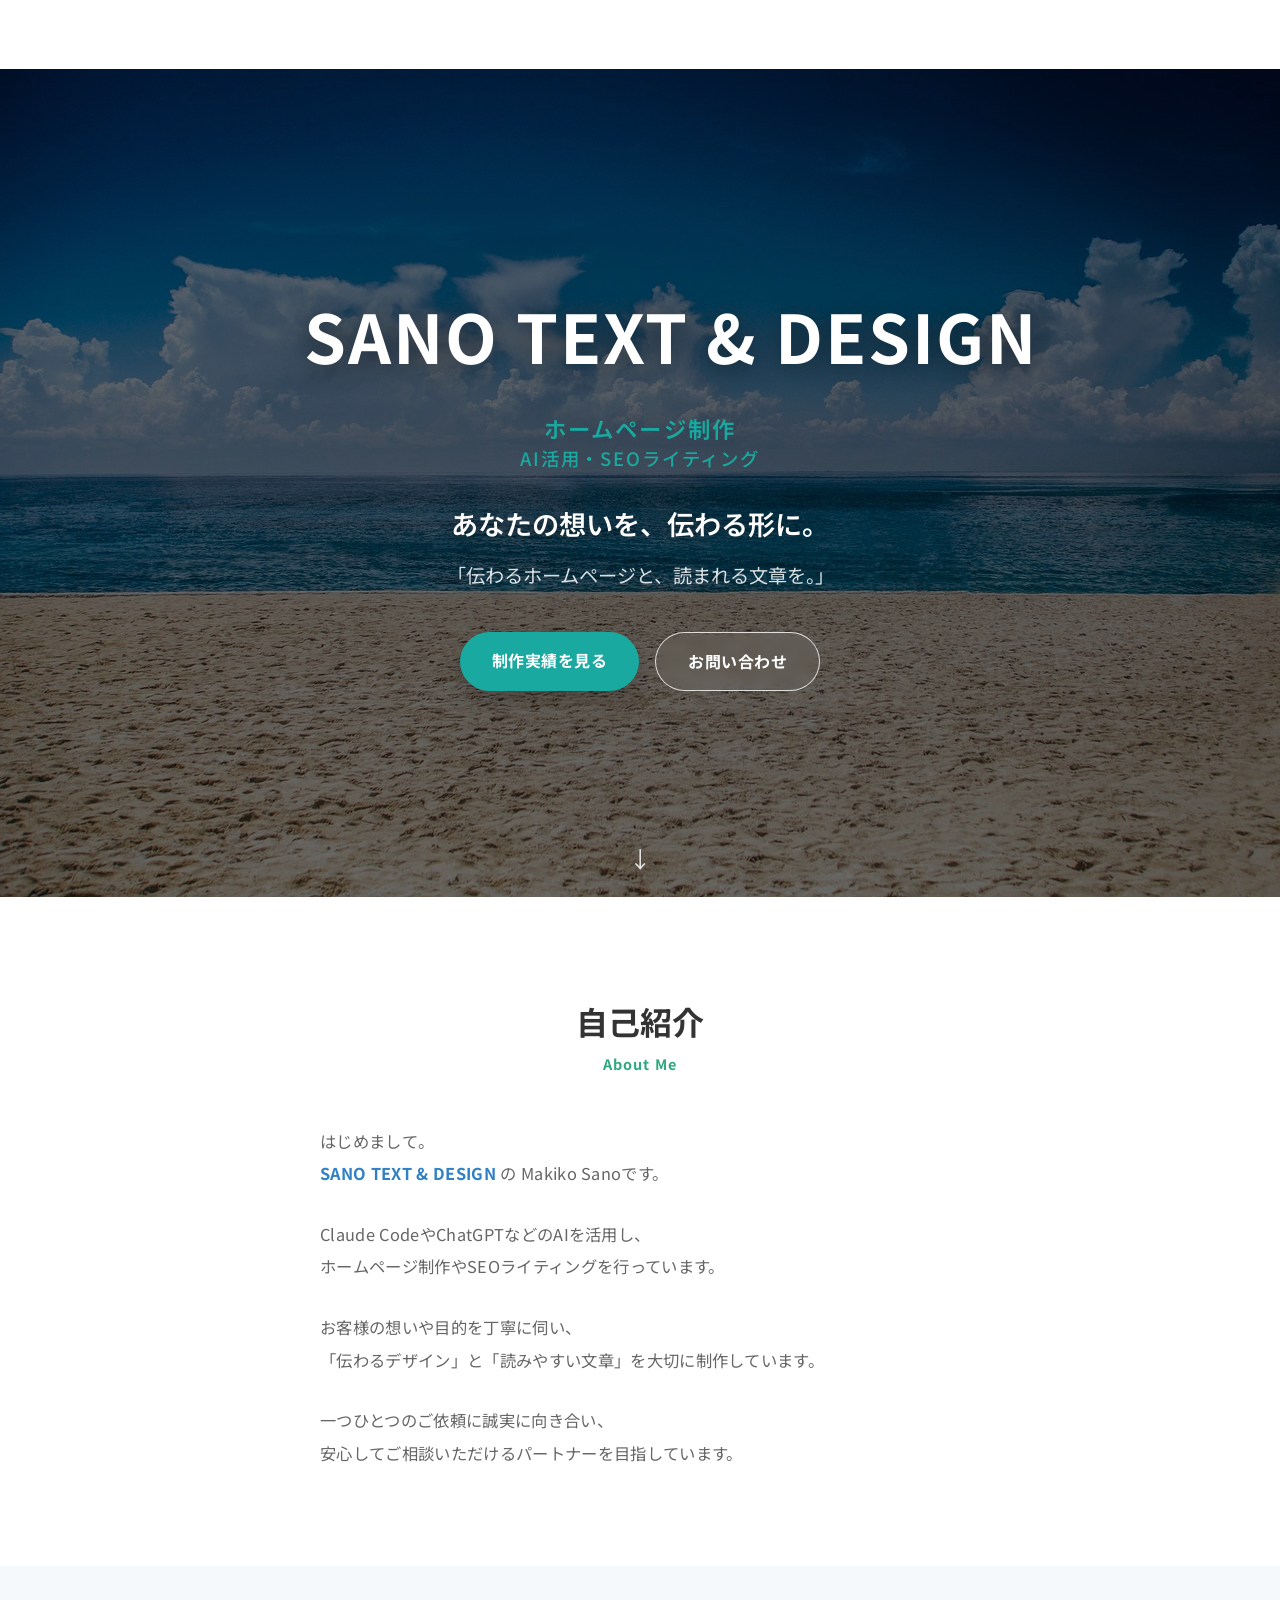
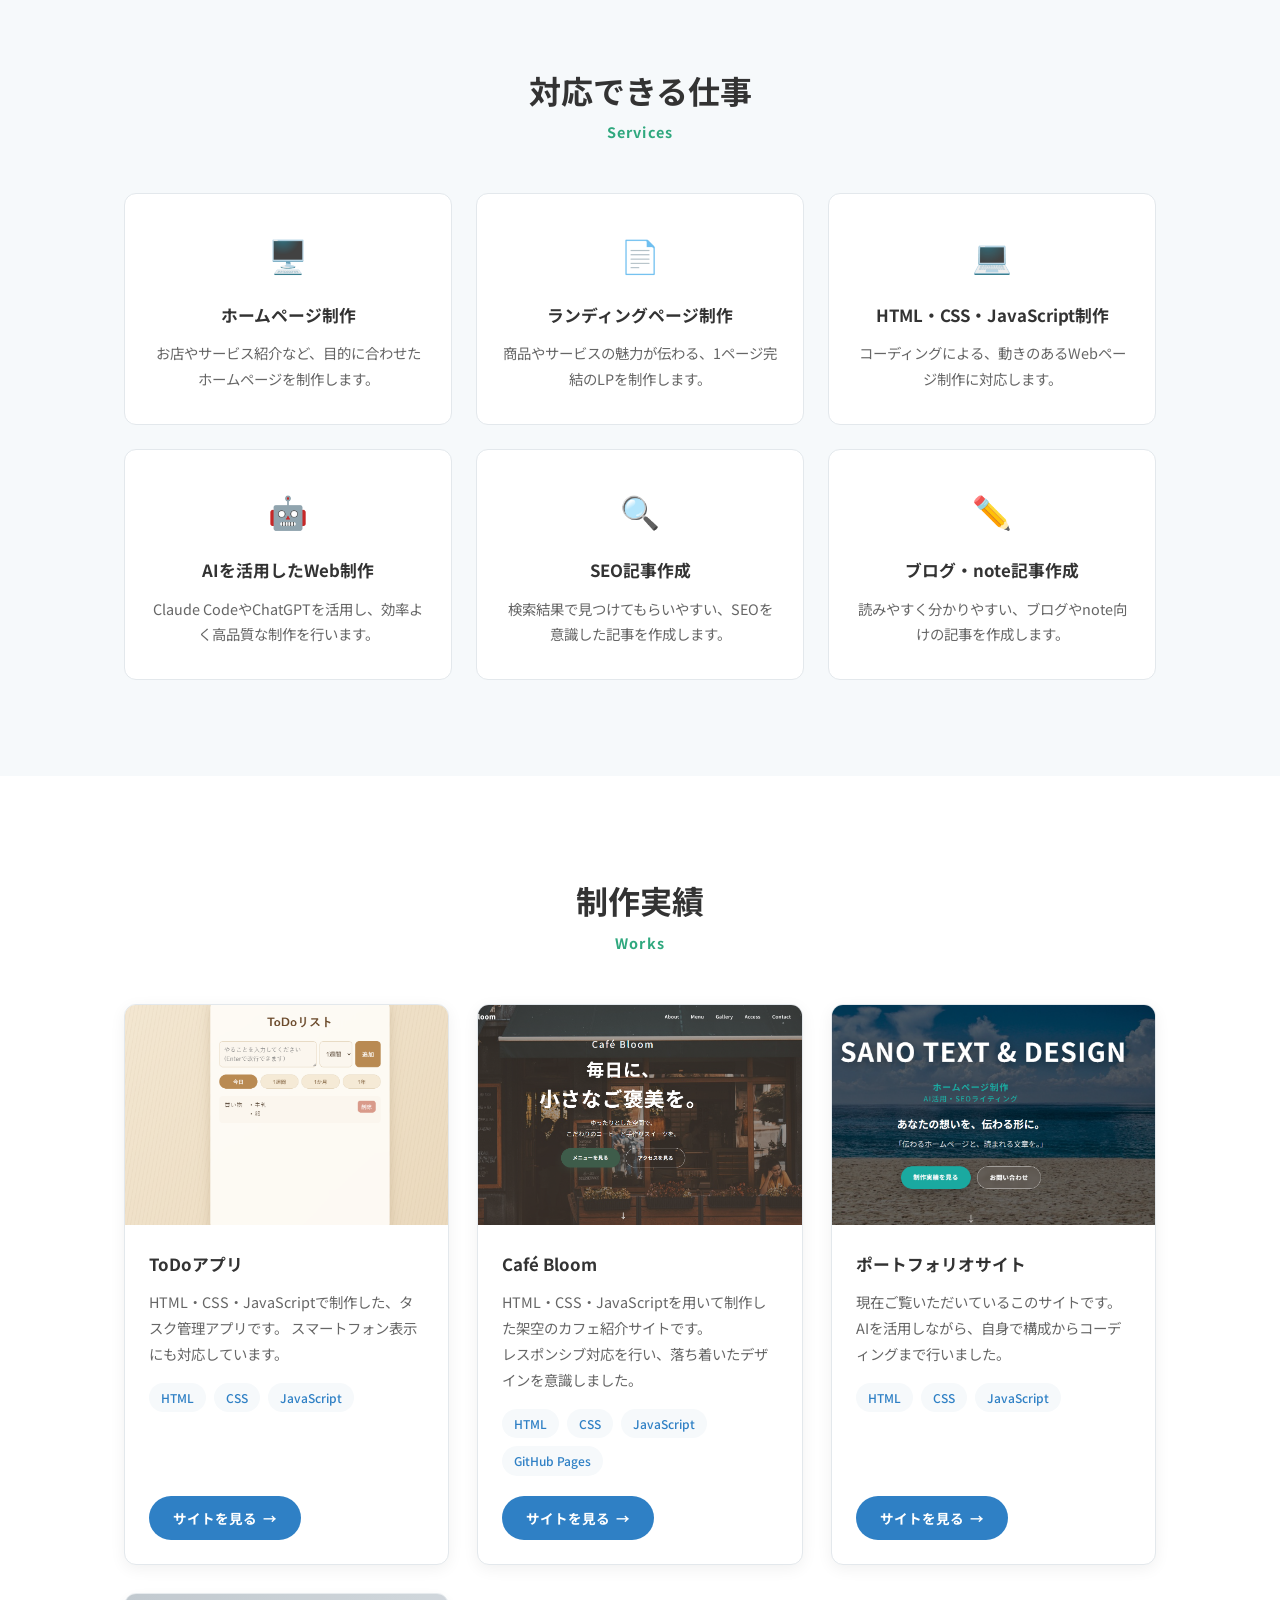
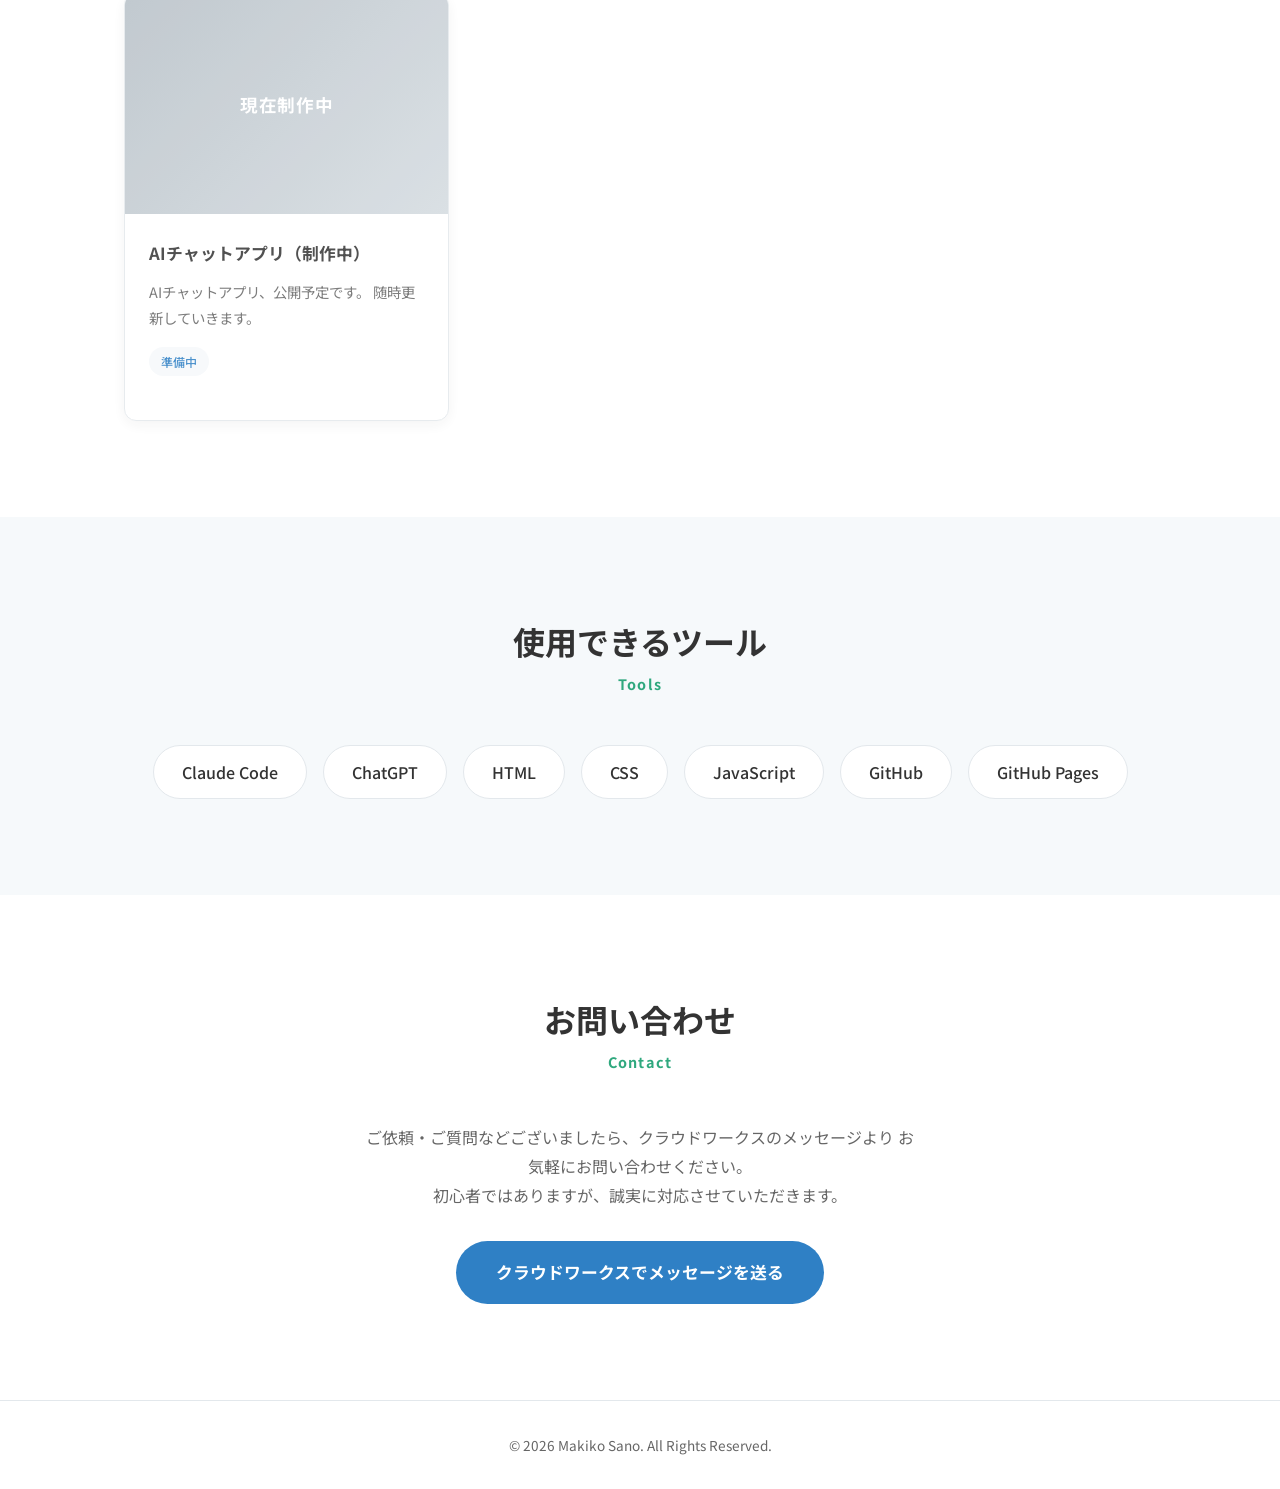
==== portfolio-site/index.html @ 6fce6d1f "Add Cafe Bloom to portfolio" ====
<!DOCTYPE html>
<html lang="ja">
<head>
  <meta charset="UTF-8">
  <meta name="viewport" content="width=device-width, initial-scale=1.0">
  <title>Makiko Sano | AIを活用したWeb制作・ライティング</title>
  <meta name="description" content="AIを活用したWeb制作・ライティングを行うMakiko Sanoのポートフォリオサイトです。ホームページ制作、SEO記事作成などの実績を掲載しています。">

  <!-- スタイルシートの読み込み -->
  <link rel="stylesheet" href="style.css">

  <!-- Googleフォント（見出し・本文を読みやすくするため） -->
  <link rel="preconnect" href="https://fonts.googleapis.com">
  <link rel="preconnect" href="https://fonts.gstatic.com" crossorigin>
  <link href="https://fonts.googleapis.com/css2?family=Noto+Sans+JP:wght@400;500;700&display=swap" rel="stylesheet">
</head>
<body>

  <!-- ========== ヘッダー（サイト共通のナビゲーション） ========== -->
  <header class="header" id="header">
    <div class="header__inner">
      <a href="#top" class="header__logo">Makiko Sano</a>

      <!-- スマホ用メニューボタン -->
      <button class="header__toggle" id="menuToggle" aria-label="メニューを開く" aria-expanded="false">
        <span></span>
        <span></span>
        <span></span>
      </button>

      <nav class="header__nav" id="headerNav">
        <ul class="header__list">
          <li><a href="#about">自己紹介</a></li>
          <li><a href="#services">対応できる仕事</a></li>
          <li><a href="#works">制作実績</a></li>
          <li><a href="#tools">使用ツール</a></li>
          <li><a href="#contact">お問い合わせ</a></li>
        </ul>
      </nav>
    </div>
  </header>

  <main>
    <!-- ========== 1. トップ画面（背景画像＋暗めオーバーレイのヒーロー） ========== -->
    <section class="hero" id="top">
      <!-- 背景画像の上に重ねる暗めオーバーレイ（黒50%）。文字を読みやすくするため -->
      <div class="hero__overlay"></div>

      <div class="hero__inner">
        <h1 class="hero__name">SANO TEXT &amp; DESIGN</h1>
        <p class="hero__title">
          <span class="hero__title-line1">ホームページ制作</span>
          <span class="hero__title-line2">AI活用・SEOライティング</span>
        </p>
        <p class="hero__catch">あなたの想いを、伝わる形に。</p>
        <p class="hero__desc">「伝わるホームページと、読まれる文章を。」</p>
        <div class="hero__buttons">
          <a href="#works" class="btn btn--hero-primary">制作実績を見る</a>
          <a href="#contact" class="btn btn--hero-outline">お問い合わせ</a>
        </div>
      </div>

      <!-- スクロール誘導アイコン：ヒーロー下部で次のセクションへの遷移を促す -->
      <a href="#about" class="hero__scroll-cue" aria-label="下にスクロールして次のセクションへ">↓</a>
    </section>

    <!-- ========== 2. 自己紹介 ========== -->
    <section class="section" id="about">
      <div class="section__inner">
        <h2 class="section__title">自己紹介</h2>
        <p class="section__lead">About Me</p>

        <div class="about">
          <p class="about__text">
            はじめまして。<br>
            <span class="about__brand">SANO TEXT &amp; DESIGN</span> の Makiko Sanoです。
          </p>
          <p class="about__text">
            Claude CodeやChatGPTなどのAIを活用し、<br>
            ホームページ制作やSEOライティングを行っています。
          </p>
          <p class="about__text">
            お客様の想いや目的を丁寧に伺い、<br>
            「伝わるデザイン」と「読みやすい文章」を大切に制作しています。
          </p>
          <p class="about__text">
            一つひとつのご依頼に誠実に向き合い、<br>
            安心してご相談いただけるパートナーを目指しています。
          </p>
        </div>
      </div>
    </section>

    <!-- ========== 3. 対応できる仕事 ========== -->
    <section class="section section--gray" id="services">
      <div class="section__inner">
        <h2 class="section__title">対応できる仕事</h2>
        <p class="section__lead">Services</p>

        <div class="services">
          <div class="service-card">
            <div class="service-card__icon">🖥️</div>
            <h3 class="service-card__title">ホームページ制作</h3>
            <p class="service-card__desc">お店やサービス紹介など、目的に合わせたホームページを制作します。</p>
          </div>

          <div class="service-card">
            <div class="service-card__icon">📄</div>
            <h3 class="service-card__title">ランディングページ制作</h3>
            <p class="service-card__desc">商品やサービスの魅力が伝わる、1ページ完結のLPを制作します。</p>
          </div>

          <div class="service-card">
            <div class="service-card__icon">💻</div>
            <h3 class="service-card__title">HTML・CSS・JavaScript制作</h3>
            <p class="service-card__desc">コーディングによる、動きのあるWebページ制作に対応します。</p>
          </div>

          <div class="service-card">
            <div class="service-card__icon">🤖</div>
            <h3 class="service-card__title">AIを活用したWeb制作</h3>
            <p class="service-card__desc">Claude CodeやChatGPTを活用し、効率よく高品質な制作を行います。</p>
          </div>

          <div class="service-card">
            <div class="service-card__icon">🔍</div>
            <h3 class="service-card__title">SEO記事作成</h3>
            <p class="service-card__desc">検索結果で見つけてもらいやすい、SEOを意識した記事を作成します。</p>
          </div>

          <div class="service-card">
            <div class="service-card__icon">✏️</div>
            <h3 class="service-card__title">ブログ・note記事作成</h3>
            <p class="service-card__desc">読みやすく分かりやすい、ブログやnote向けの記事を作成します。</p>
          </div>
        </div>
      </div>
    </section>

    <!-- ========== 4. 制作実績 ========== -->
    <section class="section" id="works">
      <div class="section__inner">
        <h2 class="section__title">制作実績</h2>
        <p class="section__lead">Works</p>

        <div class="works">
          <!-- 実績カード1：ToDoアプリ（カード全体をクリックするとToDoアプリのページへ移動） -->
          <a href="../index.html" class="work-card">
            <!-- カード上部の画像。ホバー時に拡大するアニメーションを付与 -->
            <div class="work-card__thumb">
              <img src="images/todo.png" alt="ToDoアプリの画面キャプチャ" class="work-card__img">
            </div>
            <div class="work-card__body">
              <h3 class="work-card__title">ToDoアプリ</h3>
              <p class="work-card__desc">
                HTML・CSS・JavaScriptで制作した、タスク管理アプリです。
                スマートフォン表示にも対応しています。
              </p>
              <ul class="work-card__tags">
                <li>HTML</li>
                <li>CSS</li>
                <li>JavaScript</li>
              </ul>
              <!-- サイトを見るボタン（見た目のみ。クリック判定はカード全体のリンクが担う） -->
              <span class="work-card__btn">サイトを見る<span class="work-card__btn-arrow">→</span></span>
            </div>
          </a>
<!-- 制作実績2：Café Bloom -->
<a href="https://ikm11081108-ops.github.io/cafe-bloom/" class="work-card" target="_blank">
  <div class="work-card__thumb">
    <img src="images/cafe-bloom.png" alt="Café Bloomの画面キャプチャ" class="work-card__img">
  </div>

  <div class="work-card__body">
    <h3 class="work-card__title">Café Bloom</h3>

    <p class="work-card__desc">
      HTML・CSS・JavaScriptを用いて制作した架空のカフェ紹介サイトです。<br>
      レスポンシブ対応を行い、落ち着いたデザインを意識しました。
    </p>

    <ul class="work-card__tags">
      <li>HTML</li>
      <li>CSS</li>
      <li>JavaScript</li>
      <li>GitHub Pages</li>
    </ul>

    <span class="work-card__btn">
      サイトを見る
      <span class="work-card__btn-arrow">→</span>
    </span>
  </div>
</a>
 



<!-- 実績カード2：ポートフォリオサイト -->
<a href="index.html" class="work-card">         
          
            <!-- カード上部の画像。ホバー時に拡大するアニメーションを付与 -->
            <div class="work-card__thumb">
              <img src="images/portfolio.png" alt="ポートフォリオサイトの画面キャプチャ" class="work-card__img">
            </div>
            <div class="work-card__body">
              <h3 class="work-card__title">ポートフォリオサイト</h3>
              <p class="work-card__desc">
                現在ご覧いただいているこのサイトです。
                AIを活用しながら、自身で構成からコーディングまで行いました。
              </p>
              <ul class="work-card__tags">
                <li>HTML</li>
                <li>CSS</li>
                <li>JavaScript</li>
              </ul>
              <!-- サイトを見るボタン（見た目のみ。クリック判定はカード全体のリンクが担う） -->
              <span class="work-card__btn">サイトを見る<span class="work-card__btn-arrow">→</span></span>
            </div>
          </a>

          <!-- 実績カード3：制作中の案件（リンクなし） -->
          <div class="work-card work-card--soon">
            <div class="work-card__thumb work-card__thumb--soon">
              <span>現在制作中</span>
            </div>
            <div class="work-card__body">
              <h3 class="work-card__title">AIチャットアプリ（制作中）</h3>
              <p class="work-card__desc">
                AIチャットアプリ、公開予定です。
                随時更新していきます。
              </p>
              <ul class="work-card__tags">
                <li>準備中</li>
              </ul>
            </div>
          </div>
        </div>
      </div>
    </section>

    <!-- ========== 5. 使用できるツール ========== -->
    <section class="section section--gray" id="tools">
      <div class="section__inner">
        <h2 class="section__title">使用できるツール</h2>
        <p class="section__lead">Tools</p>

        <div class="tools">
          <div class="tool-item">
            <p class="tool-item__name">Claude Code</p>
          </div>
          <div class="tool-item">
            <p class="tool-item__name">ChatGPT</p>
          </div>
          <div class="tool-item">
            <p class="tool-item__name">HTML</p>
          </div>
          <div class="tool-item">
            <p class="tool-item__name">CSS</p>
          </div>
          <div class="tool-item">
            <p class="tool-item__name">JavaScript</p>
          </div>
          <div class="tool-item">
            <p class="tool-item__name">GitHub</p>
          </div>
          <div class="tool-item">
            <p class="tool-item__name">GitHub Pages</p>
          </div>
        </div>
      </div>
    </section>

    <!-- ========== 6. お問い合わせ案内 ========== -->
    <section class="section" id="contact">
      <div class="section__inner">
        <h2 class="section__title">お問い合わせ</h2>
        <p class="section__lead">Contact</p>

        <div class="contact">
          <p class="contact__text">
            ご依頼・ご質問などございましたら、クラウドワークスのメッセージより
            お気軽にお問い合わせください。<br>
            初心者ではありますが、誠実に対応させていただきます。
          </p>

          <a href="https://crowdworks.jp/" target="_blank" rel="noopener noreferrer" class="btn btn--primary btn--large">
            クラウドワークスでメッセージを送る
          </a>
        </div>
      </div>
    </section>
  </main>

  <!-- ========== フッター ========== -->
  <footer class="footer">
    <p>&copy; 2026 Makiko Sano. All Rights Reserved.</p>
  </footer>

  <!-- トップに戻るボタン -->
  <button id="pageTopBtn" class="page-top" aria-label="ページトップへ戻る">↑</button>

  <!-- JavaScriptファイルの読み込み -->
  <script src="script.js"></script>
</body>
</html>
---- portfolio-site/style.css ----
/* ==========================================================
   共通設定
   ========================================================== */

:root {
  /* --- カラー：白を基本に、青と緑をアクセントとして使用 --- */
  --color-bg: #ffffff;
  --color-bg-gray: #f6f9fb;
  --color-text: #333333;
  --color-text-light: #666666;
  --color-primary: #2f80c5;   /* メインカラー：青 */
  --color-accent: #2fa87e;    /* アクセントカラー：緑 */
  --color-border: #e3e8ec;
  --color-white: #ffffff;

  /* --- ヒーローセクション専用カラー：ネイビー・ターコイズブルー（高級感を演出） --- */
  --color-hero-navy: #16264a;
  --color-hero-turquoise: #1aa9a0;

  /* --- 余白・角丸 --- */
  --radius: 12px;
  --shadow: 0 4px 16px rgba(0, 0, 0, 0.06);
}

/* 全要素のデフォルト余白をリセットし、boxサイズの計算を統一 */
* {
  margin: 0;
  padding: 0;
  box-sizing: border-box;
}

html {
  scroll-behavior: smooth; /* アンカーリンクをなめらかにスクロール */
}

body {
  font-family: "Noto Sans JP", "Hiragino Kaku Gothic ProN", "Meiryo", sans-serif;
  color: var(--color-text);
  background-color: var(--color-bg);
  line-height: 1.8;
  -webkit-font-smoothing: antialiased;
}

img {
  max-width: 100%;
  display: block;
}

a {
  color: inherit;
  text-decoration: none;
}

ul {
  list-style: none;
}

/* セクション共通の横幅・余白（中央寄せ用コンテナ） */
.section__inner,
.header__inner {
  max-width: 1080px;
  margin: 0 auto;
  padding: 0 24px;
}

/* ==========================================================
   ボタン
   ========================================================== */

.btn {
  display: inline-block;
  padding: 14px 32px;
  border-radius: 999px;
  font-weight: 700;
  transition: opacity 0.2s ease, transform 0.2s ease;
}

.btn:hover {
  opacity: 0.85;
  transform: translateY(-2px);
}

.btn--primary {
  background-color: var(--color-primary);
  color: var(--color-white);
}

.btn--outline {
  background-color: transparent;
  color: var(--color-primary);
  border: 2px solid var(--color-primary);
}

.btn--large {
  padding: 16px 40px;
  font-size: 1.05rem;
}

/* ==========================================================
   ヘッダー
   ========================================================== */

/* 初期状態（ヒーロー＝背景画像の上）はガラス風の半透明ナビ。
   スクロールすると is-scrolled クラスが付き、白背景へ自然に変化する */
.header {
  position: sticky;
  top: 0;
  left: 0;
  width: 100%;
  background-color: rgba(255, 255, 255, 0.14);
  backdrop-filter: blur(8px);
  border-bottom: 1px solid rgba(255, 255, 255, 0.18);
  z-index: 100;
  transition: background-color 0.4s ease, border-color 0.4s ease, box-shadow 0.4s ease;
}

.header.is-scrolled {
  background-color: rgba(255, 255, 255, 0.92);
  border-bottom-color: var(--color-border);
  box-shadow: 0 2px 12px rgba(16, 24, 43, 0.06);
}

.header__inner {
  display: flex;
  align-items: center;
  justify-content: space-between;
  height: 68px;
}

.header__logo {
  font-size: 1.2rem;
  font-weight: 700;
  color: #ffffff;
  letter-spacing: 0.02em;
  transition: color 0.4s ease;
}

.header.is-scrolled .header__logo {
  color: var(--color-primary);
}

.header__list {
  display: flex;
  gap: 32px;
}

.header__list a {
  font-size: 0.95rem;
  font-weight: 500;
  color: rgba(255, 255, 255, 0.92);
  transition: color 0.3s ease;
}

.header__list a:hover {
  color: var(--color-hero-turquoise);
}

.header.is-scrolled .header__list a {
  color: var(--color-text);
}

.header.is-scrolled .header__list a:hover {
  color: var(--color-primary);
}

/* スマホ用メニューボタン（PCでは非表示） */
.header__toggle {
  display: none;
  flex-direction: column;
  justify-content: center;
  gap: 5px;
  width: 32px;
  height: 32px;
  background: none;
  border: none;
  cursor: pointer;
}

.header__toggle span {
  display: block;
  width: 100%;
  height: 2px;
  background-color: #ffffff;
  transition: background-color 0.4s ease, transform 0.2s ease, opacity 0.2s ease;
}

.header.is-scrolled .header__toggle span {
  background-color: var(--color-text);
}

/* ==========================================================
   トップ画面（ヒーローセクション）
   背景画像（images/beach.jpg）＋暗めオーバーレイ＋中央寄せの文字組み
   ========================================================== */

.hero {
  position: relative;
  min-height: 92vh;
  display: flex;
  align-items: center;
  justify-content: center;
  text-align: center;
  overflow: hidden;

  /* 背景画像を画面いっぱいに敷く */
  background-image: url("images/beach.jpg");
  background-size: cover;
  background-position: center;
  background-repeat: no-repeat;
}

/* 背景画像の上に重ねる暗めオーバーレイ（黒50%）。文字を読みやすくするための層 */
.hero__overlay {
  position: absolute;
  inset: 0;
  background-color: rgba(0, 0, 0, 0.5);
}

/* オーバーレイより手前（前面）に文字を配置 */
.hero__inner {
  position: relative;
  z-index: 1;
  max-width: 720px;
  padding: 0 24px;
}

/* ブランド名：ヒーロー内で最も目立たせる要素。画面幅が狭い時だけ改行を許可する */
.hero__name {
  font-size: clamp(2.6rem, 6.5vw, 4.2rem);
  font-weight: 700;
  letter-spacing: 0.03em;
  margin-bottom: 18px;
  color: #ffffff;
  text-shadow: 0 4px 28px rgba(0, 0, 0, 0.45);
  white-space: nowrap;
}

/* サブタイトルは2行構成。1行目をやや大きく、2行目をやや小さくして間隔を詰める */
.hero__title {
  display: flex;
  flex-direction: column;
  align-items: center;
  gap: 4px;
  margin-bottom: 28px;
}

.hero__title-line1,
.hero__title-line2 {
  color: var(--color-hero-turquoise);
  font-weight: 600;
  letter-spacing: 0.1em;
  line-height: 1.3;
}

.hero__title-line1 {
  font-size: clamp(1.1rem, 2.6vw, 1.4rem);
}

.hero__title-line2 {
  font-size: clamp(0.9rem, 2vw, 1.15rem);
  font-weight: 500;
}

/* 新しく追加したメインのキャッチコピー */
.hero__catch {
  font-size: clamp(1.3rem, 3vw, 1.7rem);
  font-weight: 600;
  margin-bottom: 10px;
  color: #ffffff;
  text-shadow: 0 2px 16px rgba(0, 0, 0, 0.35);
}

/* 既存のキャッチコピー（補足として少し控えめに） */
.hero__desc {
  max-width: 520px;
  margin: 0 auto 40px;
  font-size: clamp(1rem, 2.2vw, 1.2rem);
  color: rgba(255, 255, 255, 0.85);
}

.hero__buttons {
  display: flex;
  justify-content: center;
  gap: 16px;
  flex-wrap: wrap;
}

/* ヒーロー専用ボタン：ネイビー・ターコイズブルーを基調にした高級感のある配色
   ホバー時にふわっと浮き上がるアニメーションを付与 */
.btn--hero-primary,
.btn--hero-outline {
  letter-spacing: 0.03em;
  transition: transform 0.3s ease, box-shadow 0.3s ease, background-color 0.3s ease, border-color 0.3s ease;
}

.btn--hero-primary {
  background-color: var(--color-hero-turquoise);
  color: #ffffff;
  box-shadow: 0 10px 24px rgba(0, 0, 0, 0.2);
}

.btn--hero-primary:hover {
  background-color: #22c2b7;
  transform: translateY(-5px);
  box-shadow: 0 18px 32px rgba(0, 0, 0, 0.3);
  opacity: 1;
}

.btn--hero-outline {
  background-color: rgba(255, 255, 255, 0.06);
  color: #ffffff;
  border: 1.5px solid rgba(255, 255, 255, 0.8);
  backdrop-filter: blur(6px);
}

.btn--hero-outline:hover {
  background-color: rgba(255, 255, 255, 0.16);
  border-color: #ffffff;
  transform: translateY(-5px);
  box-shadow: 0 18px 32px rgba(0, 0, 0, 0.22);
  opacity: 1;
}

/* スクロール誘導アイコン：ヒーロー下部中央でゆっくり上下に揺れる */
.hero__scroll-cue {
  position: absolute;
  left: 50%;
  bottom: 28px;
  transform: translateX(-50%);
  z-index: 1;
  font-size: 1.4rem;
  line-height: 1;
  color: rgba(255, 255, 255, 0.85);
  text-decoration: none;
  animation: heroScrollCue 2.4s ease-in-out infinite;
}

.hero__scroll-cue:hover {
  color: #ffffff;
}

@keyframes heroScrollCue {
  0%, 100% { transform: translate(-50%, 0); opacity: 0.7; }
  50% { transform: translate(-50%, 8px); opacity: 1; }
}

@media (prefers-reduced-motion: reduce) {
  .hero__scroll-cue { animation: none; }
}

/* ==========================================================
   セクション共通
   ========================================================== */

.section {
  padding: 96px 0;
}

.section--gray {
  background-color: var(--color-bg-gray);
}

.section__title {
  font-size: clamp(1.6rem, 3.5vw, 2rem);
  font-weight: 700;
  text-align: center;
}

.section__lead {
  text-align: center;
  color: var(--color-accent);
  font-weight: 700;
  letter-spacing: 0.08em;
  margin-bottom: 48px;
  font-size: 0.9rem;
}

/* ==========================================================
   自己紹介
   ========================================================== */

.about {
  max-width: 640px;
  margin: 0 auto;
}

.about__text {
  margin-bottom: 28px;
  font-size: 1.02rem;
  line-height: 2;
  letter-spacing: 0.02em;
  color: var(--color-text-light);
}

.about__text:last-child {
  margin-bottom: 0;
}

/* 自己紹介内でブランド名を強調 */
.about__brand {
  color: var(--color-primary);
  font-weight: 700;
  letter-spacing: 0.02em;
}

/* ==========================================================
   対応できる仕事（カード）
   ========================================================== */

.services {
  display: grid;
  grid-template-columns: repeat(3, 1fr);
  gap: 24px;
}

.service-card {
  background-color: var(--color-white);
  border: 1px solid var(--color-border);
  border-radius: var(--radius);
  padding: 32px 24px;
  text-align: center;
  transition: transform 0.2s ease, box-shadow 0.2s ease;
}

.service-card:hover {
  transform: translateY(-4px);
  box-shadow: var(--shadow);
}

.service-card__icon {
  font-size: 2rem;
  margin-bottom: 16px;
}

.service-card__title {
  font-size: 1.05rem;
  margin-bottom: 10px;
}

.service-card__desc {
  font-size: 0.9rem;
  color: var(--color-text-light);
}

/* ==========================================================
   制作実績（カード）
   ========================================================== */

.works {
  display: grid;
  grid-template-columns: repeat(3, 1fr);
  gap: 28px;
}

.work-card {
  display: flex;
  flex-direction: column; /* 画像・本文・ボタンを縦に並べ、高さを揃える */
  background-color: var(--color-white);
  border: 1px solid var(--color-border);
  border-radius: var(--radius);
  overflow: hidden;
  box-shadow: var(--shadow);
  text-decoration: none; /* カード自体がリンクのため、下線を消す */
  color: inherit; /* リンクの青色を打ち消し、通常の文字色を継承する */
  /* 高級感のある滑らかな浮き上がりアニメーション */
  transition: transform 0.35s cubic-bezier(0.22, 1, 0.36, 1), box-shadow 0.35s ease;
}

.work-card:hover {
  /* カード全体が少し浮き上がる */
  transform: translateY(-8px);
  box-shadow: 0 20px 40px rgba(16, 24, 43, 0.14);
}

.work-card__thumb {
  height: 220px;
  overflow: hidden; /* 画像の拡大がカードからはみ出さないようにする */
}

.work-card__img {
  width: 100%;
  height: 100%;
  object-fit: cover;
  transition: transform 0.5s cubic-bezier(0.22, 1, 0.36, 1);
}

/* カードにホバーすると画像だけ少し拡大させる */
.work-card:hover .work-card__img {
  transform: scale(1.06);
}

.work-card__thumb--soon {
  display: flex;
  align-items: center;
  justify-content: center;
  color: var(--color-white);
  font-weight: 700;
  font-size: 1.1rem;
  letter-spacing: 0.04em;
  background: linear-gradient(135deg, #b7c0c7, #d4dbe0);
}

.work-card--soon {
  opacity: 0.85;
}

.work-card__body {
  display: flex;
  flex-direction: column;
  flex: 1; /* 本文の高さをカード内で伸縮させ、ボタンを下端に揃える */
  padding: 24px;
}

.work-card__title {
  font-size: 1.05rem;
  margin-bottom: 10px;
}

.work-card__desc {
  font-size: 0.9rem;
  color: var(--color-text-light);
  margin-bottom: 16px;
}

.work-card__tags {
  display: flex;
  flex-wrap: wrap;
  gap: 8px;
  margin-bottom: 20px;
}

.work-card__tags li {
  font-size: 0.75rem;
  padding: 4px 12px;
  border-radius: 999px;
  background-color: var(--color-bg-gray);
  color: var(--color-primary);
  font-weight: 500;
}

/* 「サイトを見る」ボタン。カード下部に固定表示する */
.work-card__btn {
  display: inline-flex;
  align-items: center;
  gap: 6px;
  align-self: flex-start;
  margin-top: auto; /* 本文の量に関わらずカード下端に揃える */
  padding: 10px 24px;
  border-radius: 999px;
  background-color: var(--color-primary);
  color: var(--color-white);
  font-size: 0.85rem;
  font-weight: 700;
  transition: background-color 0.25s ease, transform 0.25s ease;
}

/* ボタンにマウスが乗った時のホバーアニメーション */
.work-card__btn:hover {
  background-color: var(--color-accent);
  transform: translateY(-3px);
}

.work-card__btn-arrow {
  transition: transform 0.25s ease;
}

/* ホバー時に矢印だけ少し右へ動かし、遷移感を演出する */
.work-card__btn:hover .work-card__btn-arrow {
  transform: translateX(4px);
}

/* ==========================================================
   使用できるツール
   ========================================================== */

.tools {
  display: flex;
  flex-wrap: wrap;
  justify-content: center;
  gap: 16px;
}

.tool-item {
  background-color: var(--color-white);
  border: 1px solid var(--color-border);
  border-radius: 999px;
  padding: 12px 28px;
  font-weight: 500;
  transition: color 0.2s ease, border-color 0.2s ease;
}

.tool-item:hover {
  color: var(--color-primary);
  border-color: var(--color-primary);
}

/* ==========================================================
   お問い合わせ
   ========================================================== */

.contact {
  max-width: 560px;
  margin: 0 auto;
  text-align: center;
}

.contact__text {
  color: var(--color-text-light);
  margin-bottom: 32px;
}

/* ==========================================================
   フッター
   ========================================================== */

.footer {
  text-align: center;
  padding: 32px 24px;
  color: var(--color-text-light);
  font-size: 0.85rem;
  border-top: 1px solid var(--color-border);
}

/* ==========================================================
   トップに戻るボタン
   ========================================================== */

.page-top {
  position: fixed;
  right: 24px;
  bottom: 24px;
  width: 48px;
  height: 48px;
  border-radius: 50%;
  border: none;
  background-color: var(--color-primary);
  color: var(--color-white);
  font-size: 1.2rem;
  cursor: pointer;
  box-shadow: var(--shadow);
  opacity: 0;
  visibility: hidden;
  transform: translateY(10px);
  transition: opacity 0.2s ease, transform 0.2s ease, visibility 0.2s ease;
  z-index: 90;
}

/* JavaScript側で is-visible クラスを付け外しして表示を切り替える */
.page-top.is-visible {
  opacity: 1;
  visibility: visible;
  transform: translateY(0);
}

/* ==========================================================
   レスポンシブ対応（タブレット・スマートフォン）
   ========================================================== */

@media (max-width: 900px) {
  .services,
  .works {
    grid-template-columns: repeat(2, 1fr);
  }
}

@media (max-width: 640px) {
  .header__toggle {
    display: flex;
  }

  /* スマホ用メニュー：初期状態は非表示にしておく */
  .header__nav {
    position: absolute;
    top: 68px;
    left: 0;
    width: 100%;
    background-color: var(--color-white);
    border-bottom: 1px solid var(--color-border);
    max-height: 0;
    overflow: hidden;
    transition: max-height 0.3s ease;
  }

  /* JavaScript側で is-open クラスを付けるとメニューが開く */
  .header__nav.is-open {
    max-height: 400px;
  }

  .header__list {
    flex-direction: column;
    gap: 0;
    padding: 8px 24px 16px;
  }

  .header__list li {
    border-bottom: 1px solid var(--color-border);
  }

  .header__list a {
    display: block;
    padding: 14px 0;
  }

  .hero {
    min-height: 80vh;
    padding: 100px 20px 72px;
  }

  /* 画面幅が狭い場合のみ、ブランド名の改行を許可する */
  .hero__name {
    white-space: normal;
    font-size: clamp(1.8rem, 7vw, 2.4rem);
  }


  .section {
    padding: 64px 0;
  }

  .services,
  .works {
    grid-template-columns: 1fr;
  }

  .hero__buttons {
    flex-direction: column;
    align-items: center;
  }

  .btn {
    width: 100%;
    max-width: 280px;
    text-align: center;
  }
}
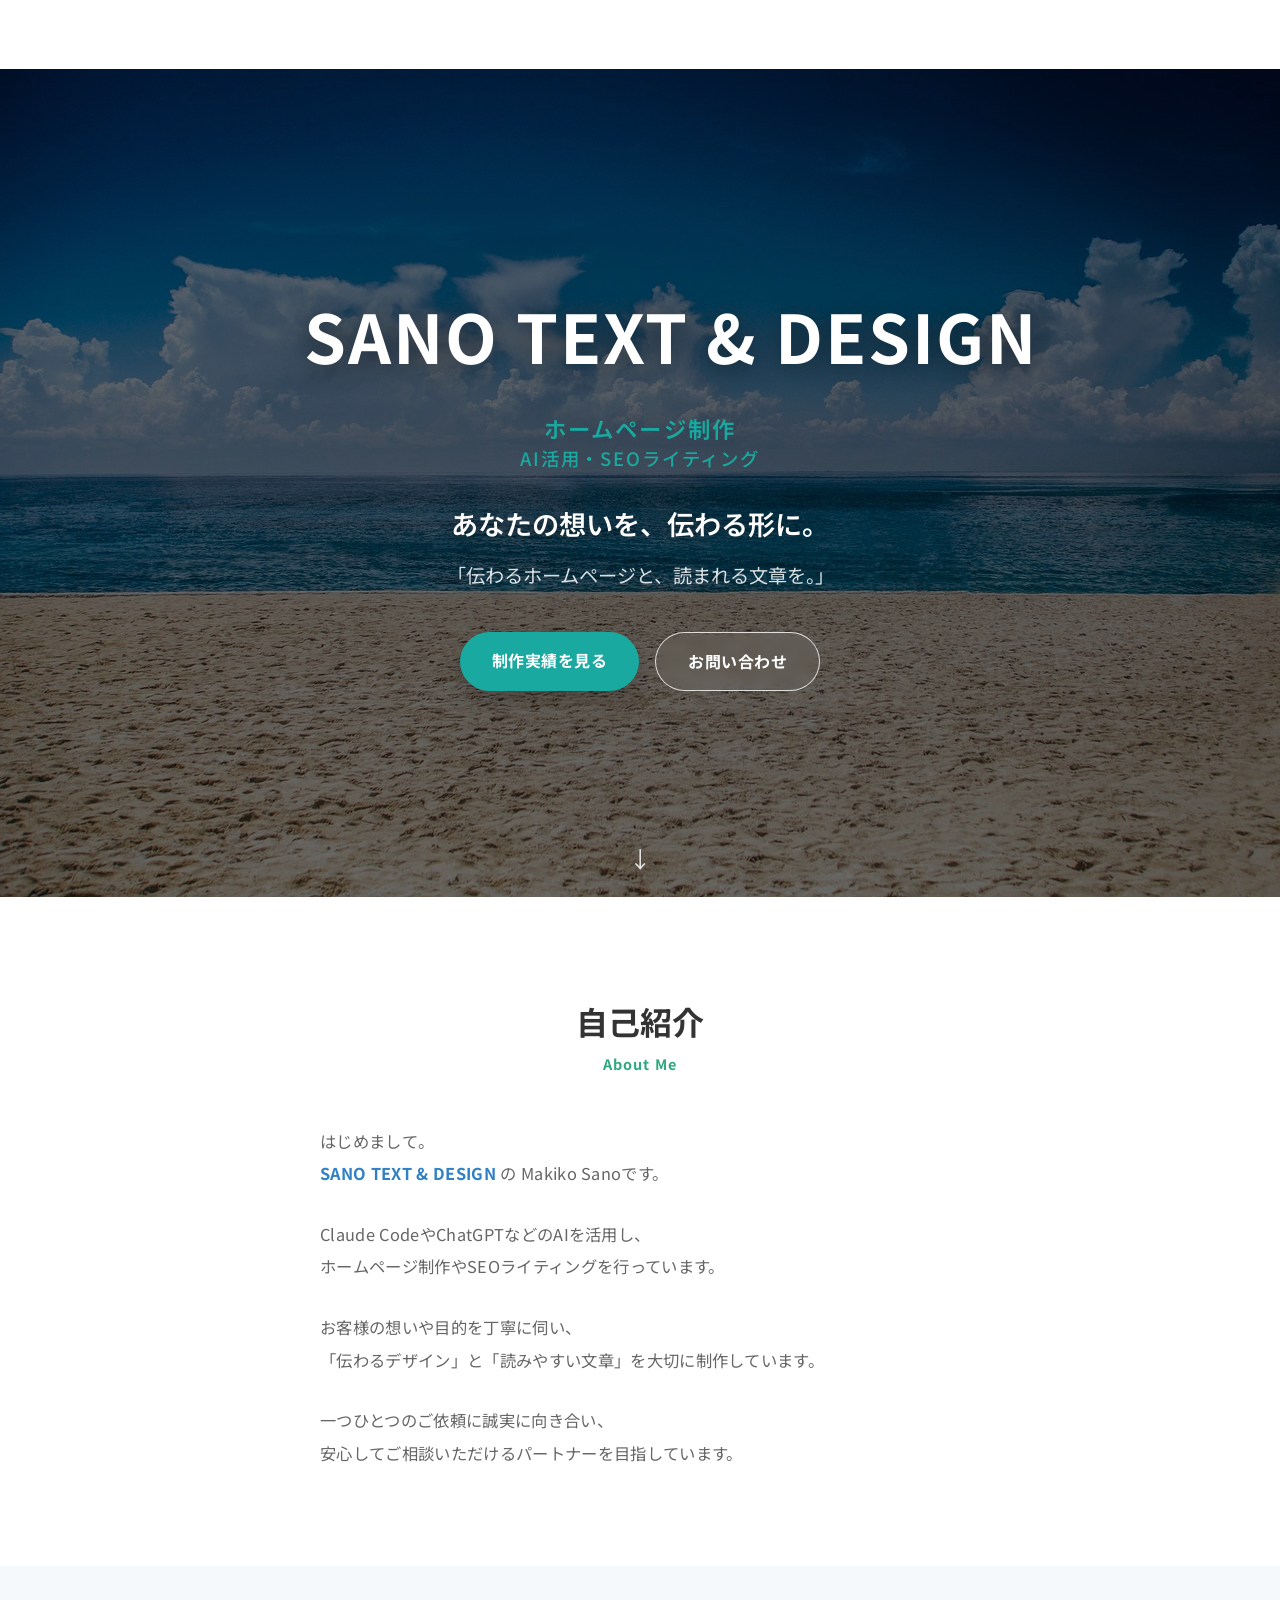
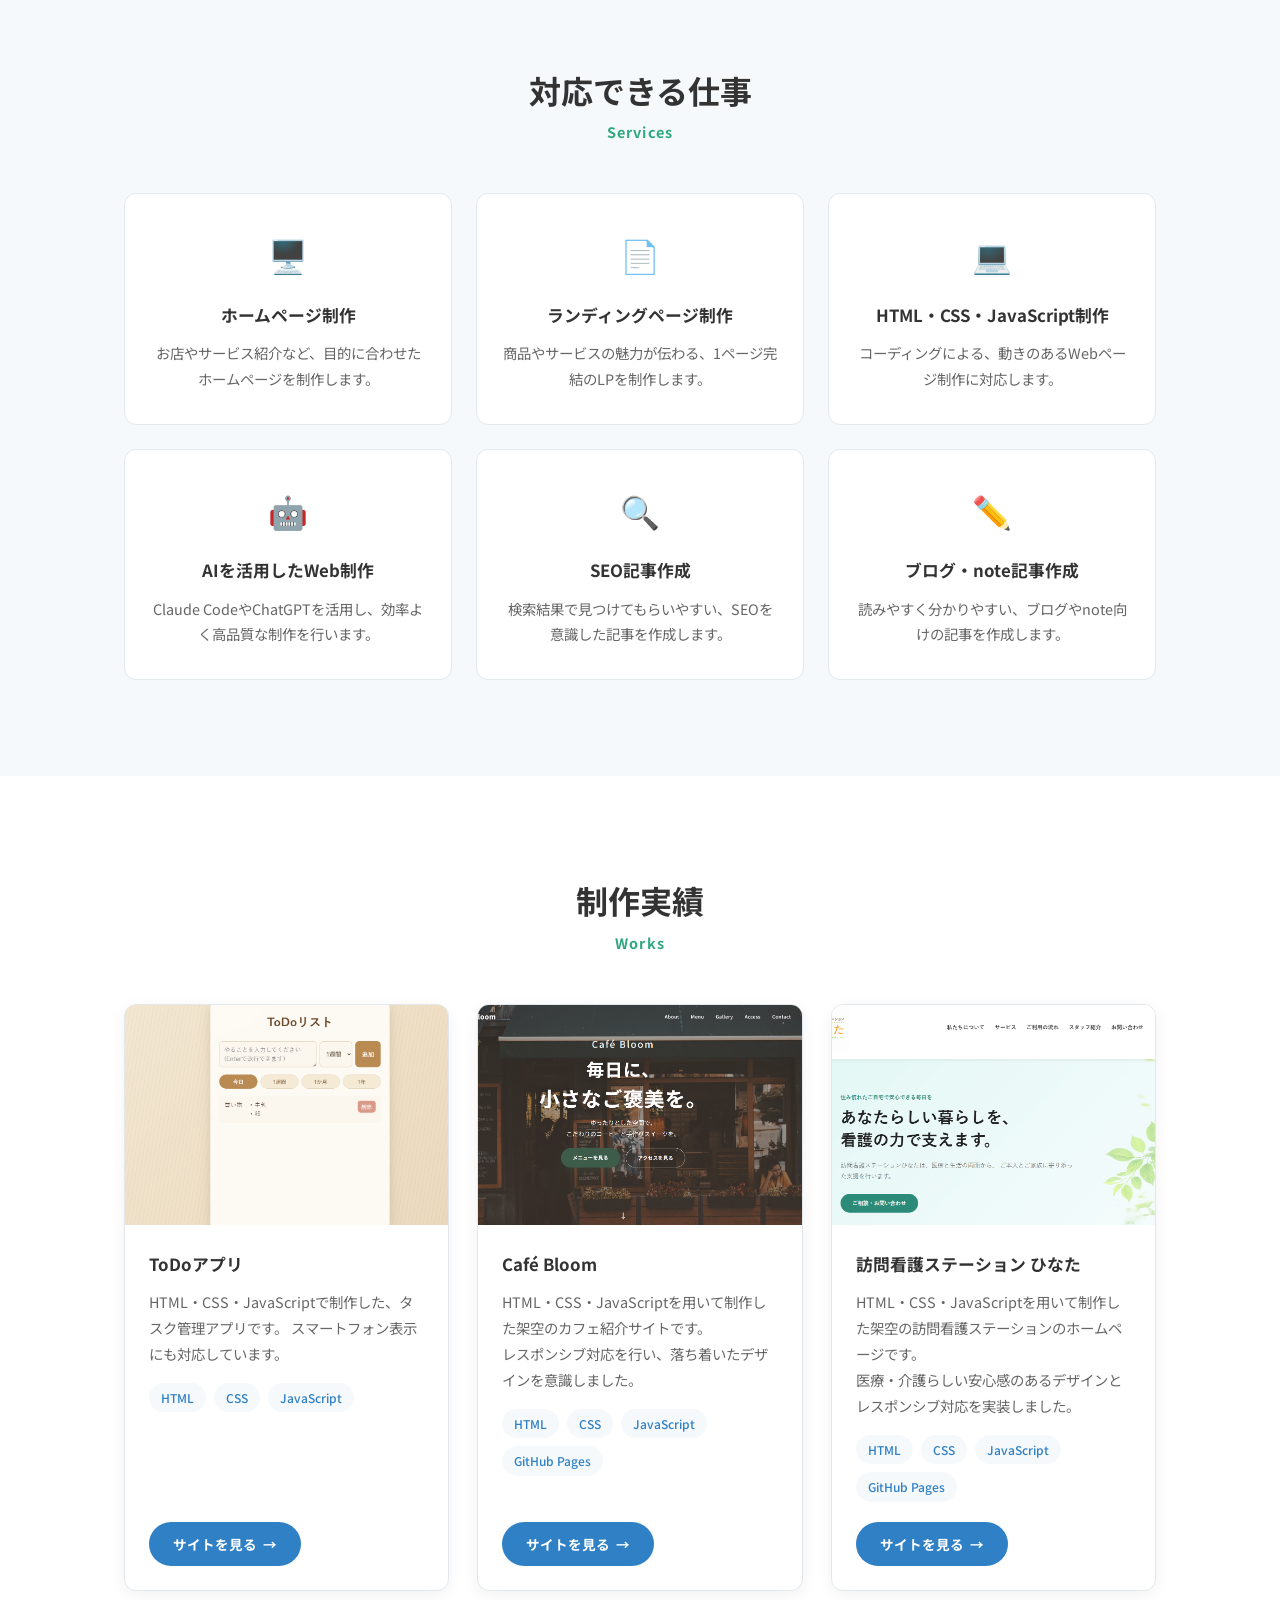
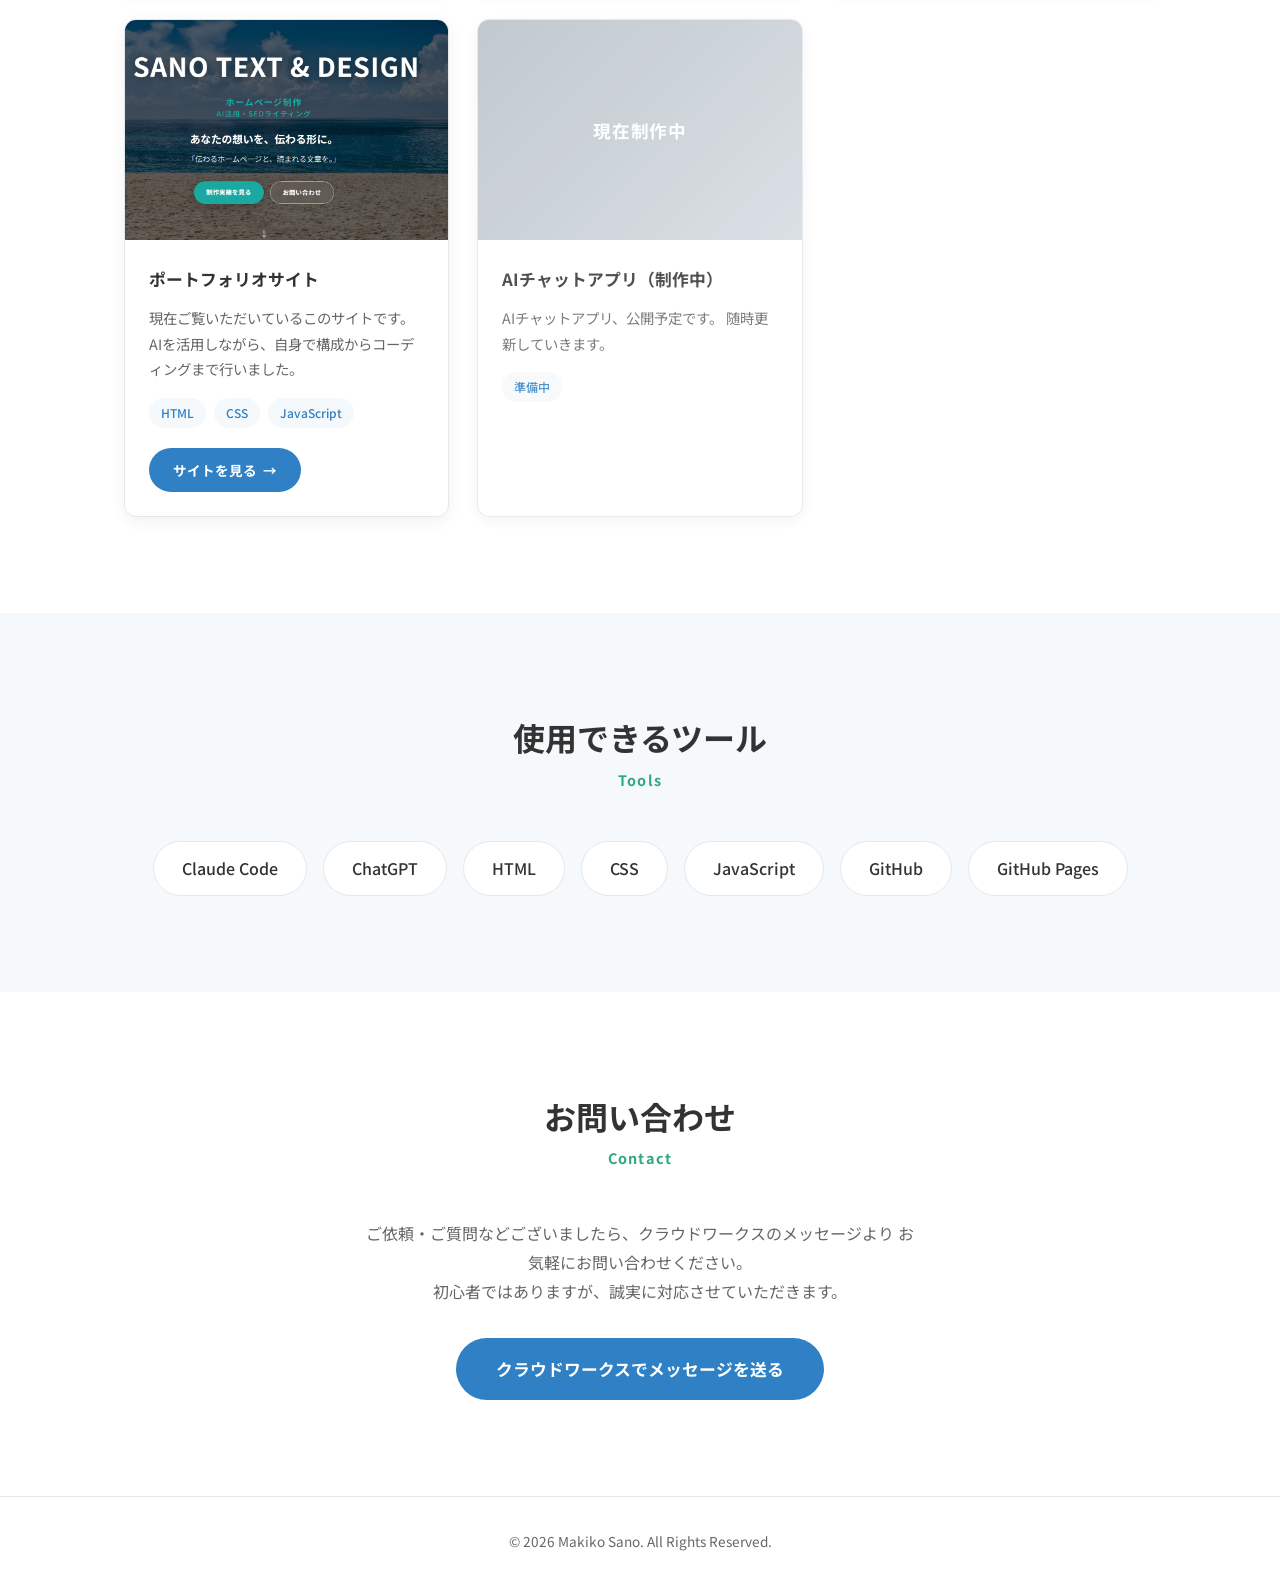
==== commit b641f1e5: "Add Hinata Homecare website to portfolio" ====
--- a/portfolio-site/index.html
+++ b/portfolio-site/index.html
@@ -145,7 +145,7 @@
 
         <div class="works">
           <!-- 実績カード1：ToDoアプリ（カード全体をクリックするとToDoアプリのページへ移動） -->
-          <a href="../index.html" class="work-card">
+          <a href="https://ikm11081108-ops.github.io/todo-app/" class="work-card" target="_blank">
             <!-- カード上部の画像。ホバー時に拡大するアニメーションを付与 -->
             <div class="work-card__thumb">
               <img src="images/todo.png" alt="ToDoアプリの画面キャプチャ" class="work-card__img">
@@ -192,7 +192,32 @@
     </span>
   </div>
 </a>
- 
+<a href="https://ikm11081108-ops.github.io/hinata-homecare/" class="work-card" target="_blank">
+  <div class="work-card__thumb">
+    <img src="images/hinata-homecare.png" alt="訪問看護ステーションひなたの画面キャプチャ" class="work-card__img">
+  </div>
+
+  <div class="work-card__body">
+    <h3 class="work-card__title">訪問看護ステーション ひなた</h3>
+
+    <p class="work-card__desc">
+      HTML・CSS・JavaScriptを用いて制作した架空の訪問看護ステーションのホームページです。<br>
+      医療・介護らしい安心感のあるデザインとレスポンシブ対応を実装しました。
+    </p>
+
+    <ul class="work-card__tags">
+      <li>HTML</li>
+      <li>CSS</li>
+      <li>JavaScript</li>
+      <li>GitHub Pages</li>
+    </ul>
+
+    <span class="work-card__btn">
+      サイトを見る
+      <span class="work-card__btn-arrow">→</span>
+    </span>
+  </div>
+</a> 
 
 
 
